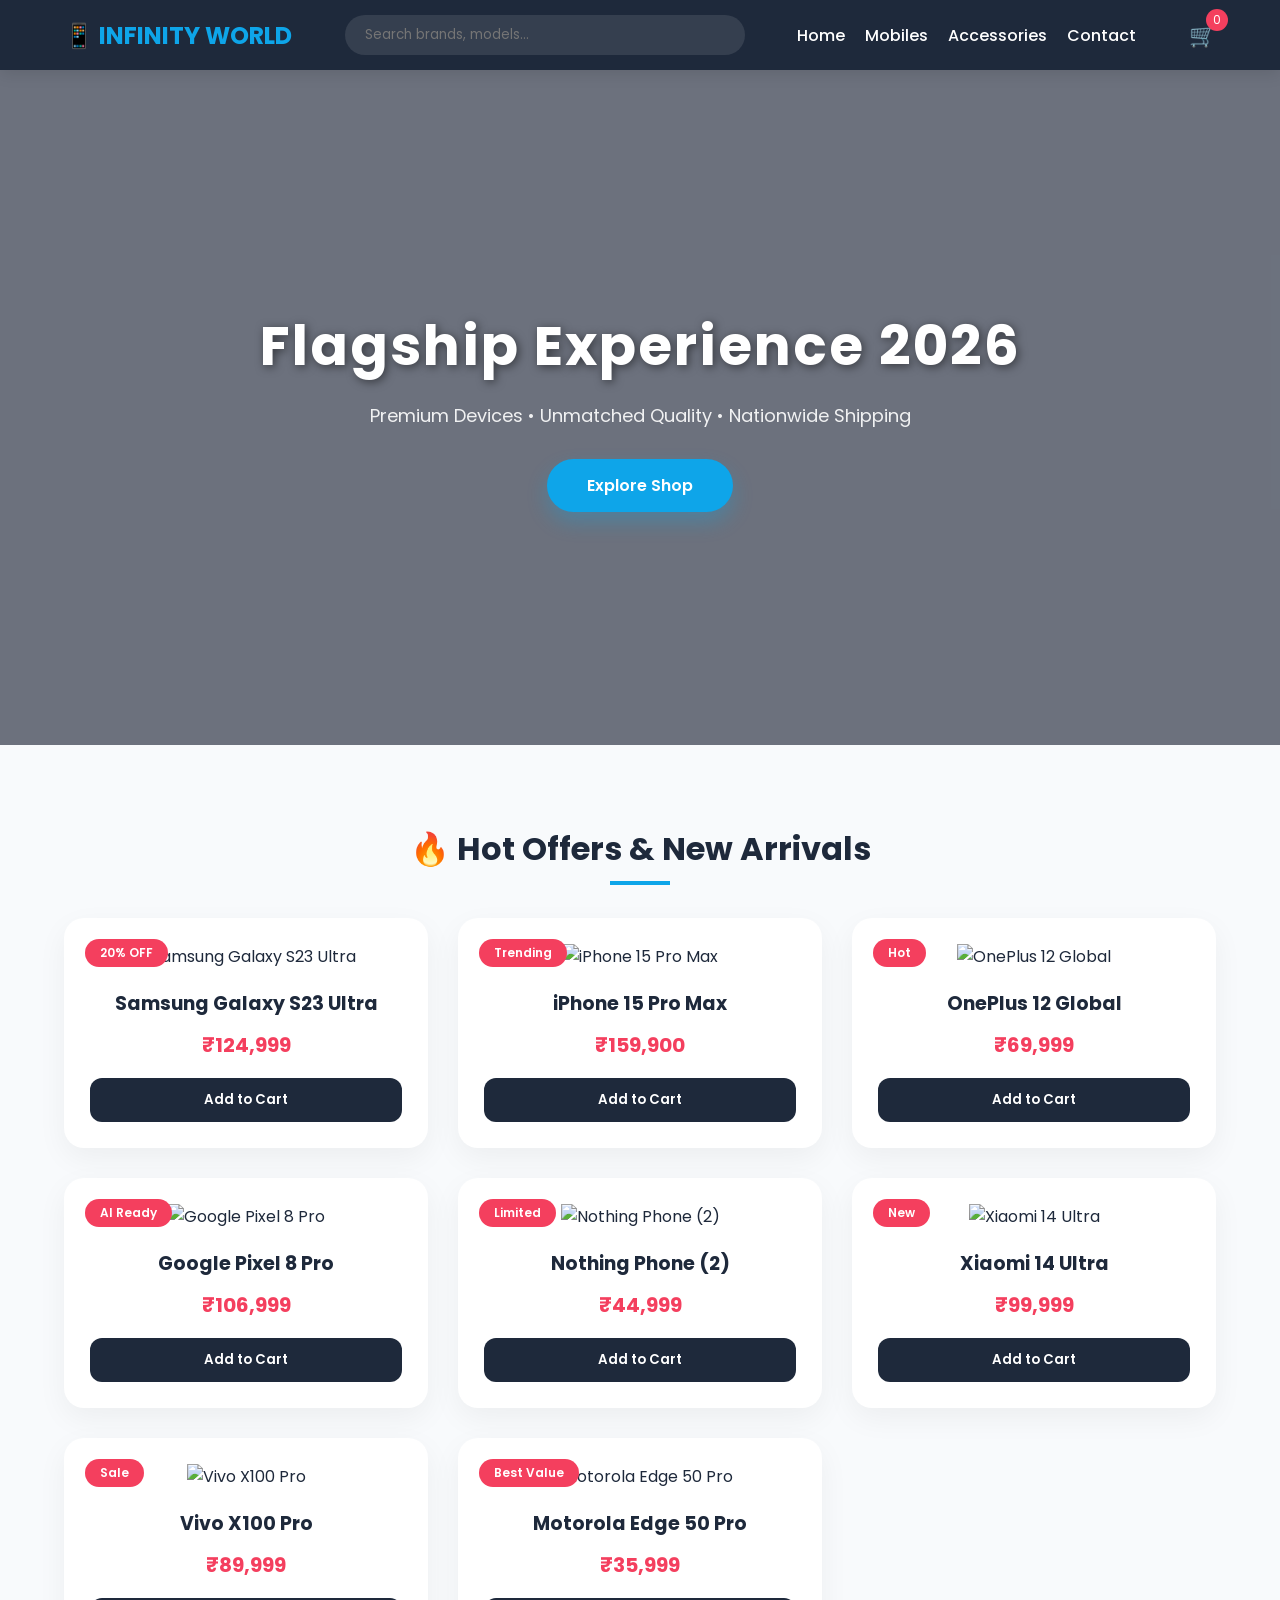
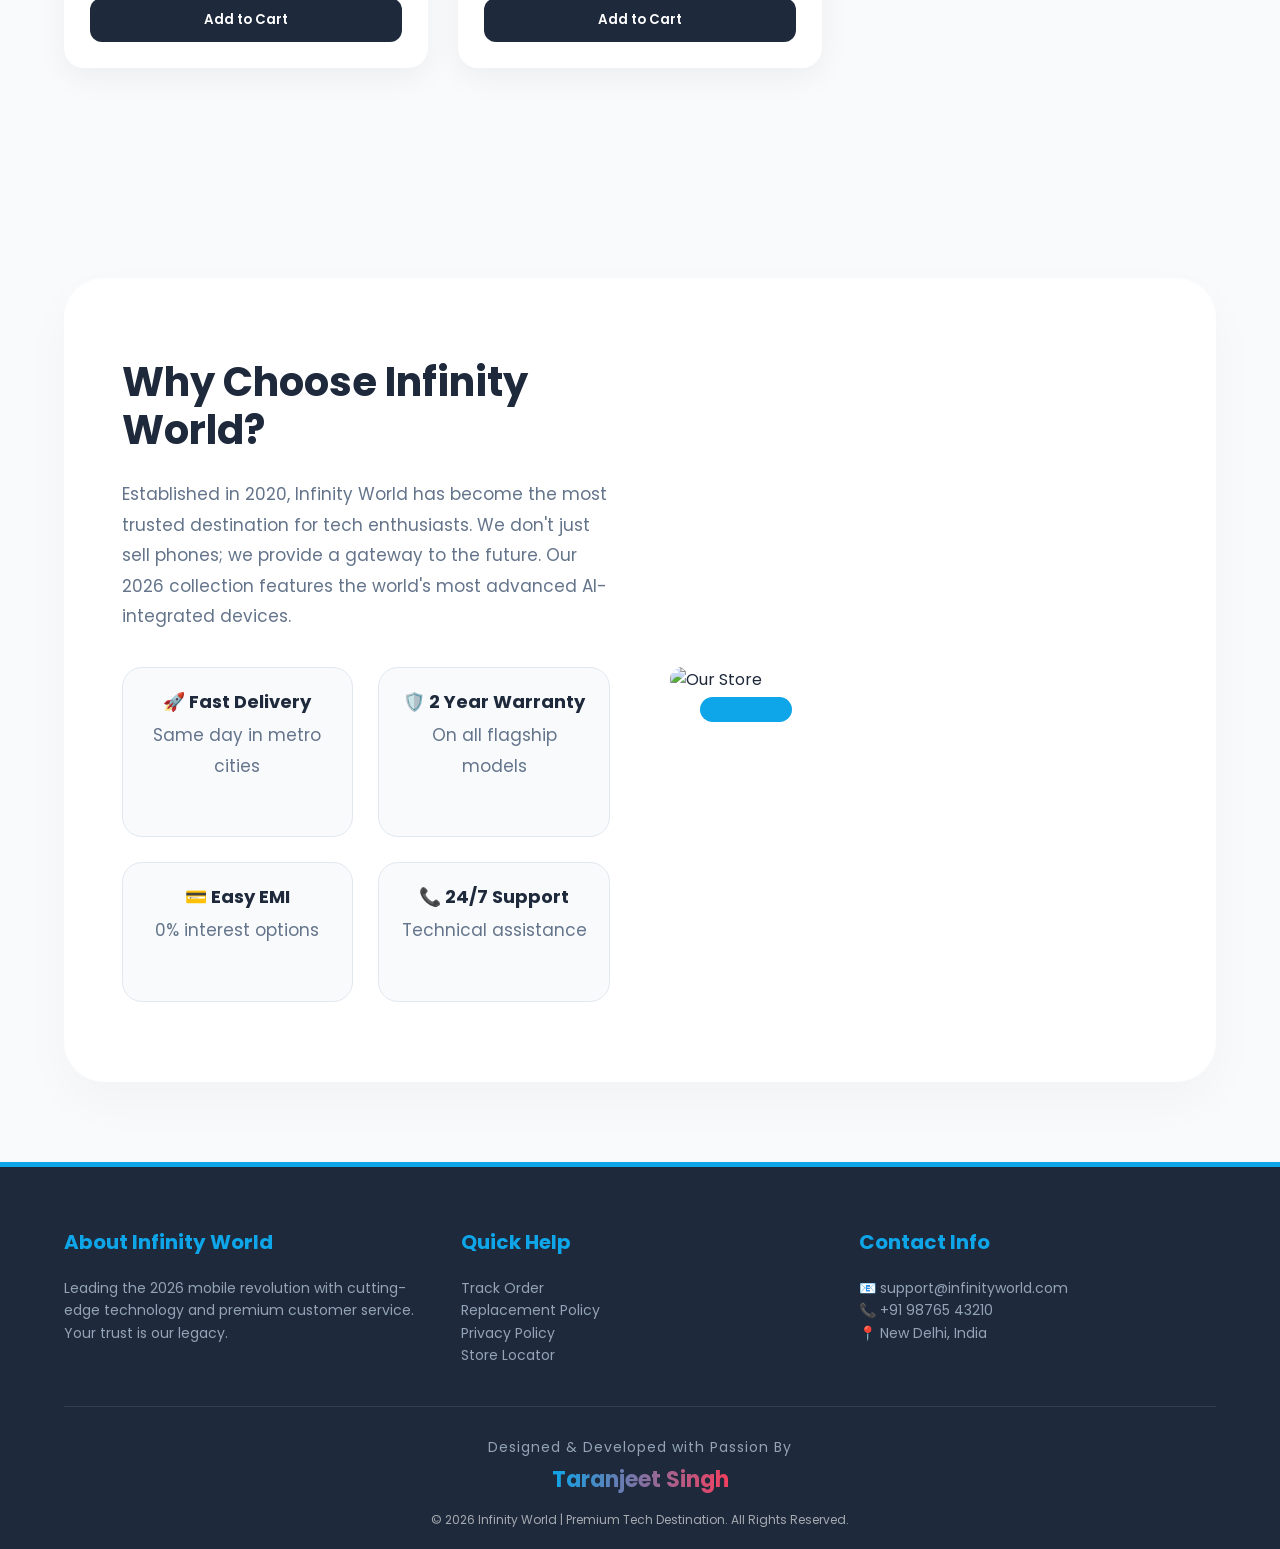
==== index.html @ 30a8aa0e "Add files via upload" ====
<!DOCTYPE html>
<html lang="en">
<head>
    <meta charset="UTF-8">
    <meta name="viewport" content="width=device-width, initial-scale=1.0">
    <title>Infinity World | Premium Mobile Store</title>
    <link href="https://fonts.googleapis.com/css2?family=Poppins:wght@300;400;600;700&display=swap" rel="stylesheet">
    <style>
        /* ================= PROFESSIONAL CSS ================= */
        :root {
            --primary: #0ea5e9;
            --secondary: #1e293b;
            --accent: #f43f5e;
            --light: #f8fafc;
            --glass: rgba(255, 255, 255, 0.8);
            --success: #10b981;
        }

        * {
            margin: 0; padding: 0;
            box-sizing: border-box;
            font-family: 'Poppins', sans-serif;
        }

        body {
            background-color: var(--light);
            color: var(--secondary);
            overflow-x: hidden;
        }

        /* Navbar Styling */
        .navbar {
            display: flex;
            align-items: center;
            justify-content: space-between;
            padding: 15px 5%;
            background: var(--secondary);
            position: sticky;
            top: 0; z-index: 1000;
            box-shadow: 0 4px 15px rgba(0,0,0,0.1);
        }

        .logo { color: var(--primary); font-size: 24px; font-weight: 700; }

        .search-container {
            flex: 0 1 400px;
            position: relative;
        }

        .search-container input {
            width: 100%;
            padding: 10px 20px;
            border-radius: 25px;
            border: none;
            outline: none;
            background: rgba(255,255,255,0.1);
            color: white;
            transition: 0.3s;
        }

        .search-container input:focus { background: white; color: black; }

        .menu { display: flex; list-style: none; gap: 20px; }
        .menu li a { text-decoration: none; color: white; font-weight: 500; transition: 0.3s; }
        .menu li a:hover { color: var(--primary); }

        .cart-icon {
            font-size: 22px; color: white; cursor: pointer; position: relative;
        }

        .cart-badge {
            position: absolute; top: -10px; right: -12px;
            background: var(--accent); color: white;
            font-size: 12px; padding: 2px 7px; border-radius: 50%;
        }

        /* ================= VIDEO HERO SECTION STYLES ================= */
        .hero {
            position: relative;
            height: 75vh;
            width: 100%;
            display: flex;
            align-items: center;
            justify-content: center;
            overflow: hidden;
            color: white;
            text-align: center;
        }

        .hero-video {
            position: absolute;
            top: 50%;
            left: 50%;
            min-width: 100%;
            min-height: 100%;
            width: auto;
            height: auto;
            z-index: -1;
            transform: translate(-50%, -50%);
            object-fit: cover;
        }

        .hero-overlay {
            position: absolute;
            top: 0;
            left: 0;
            width: 100%;
            height: 100%;
            background: rgba(15, 23, 42, 0.6); /* Dark tint to make text readable */
            z-index: 0;
        }

        .hero-text {
            position: relative;
            z-index: 1;
        }
        /* ============================================================= */

        .hero-text h1 { font-size: 55px; margin-bottom: 15px; letter-spacing: 2px; font-weight: 700; text-shadow: 2px 2px 10px rgba(0,0,0,0.5); }
        .hero-text p { font-size: 18px; margin-bottom: 30px; opacity: 0.9; }
        .hero-text button {
            padding: 14px 40px; border-radius: 35px; border: none;
            background: var(--primary); color: white; font-weight: 600;
            cursor: pointer; transition: 0.4s; font-size: 16px;
            box-shadow: 0 10px 20px rgba(14, 165, 233, 0.3);
        }
        .hero-text button:hover { transform: translateY(-5px); background: #0284c7; box-shadow: 0 15px 25px rgba(14, 165, 233, 0.4); }

        /* Sections Styling */
        .container { padding: 80px 5%; }
        .section-title { font-size: 32px; margin-bottom: 45px; text-align: center; position: relative; }
        .section-title::after {
            content: ''; width: 60px; height: 4px; background: var(--primary);
            position: absolute; bottom: -12px; left: 50%; transform: translateX(-50%);
        }

        /* Products Grid */
        .products-grid {
            display: grid;
            grid-template-columns: repeat(auto-fit, minmax(280px, 1fr));
            gap: 30px;
        }

        .product-card {
            background: white; border-radius: 20px; padding: 25px;
            text-align: center; position: relative;
            box-shadow: 0 10px 30px rgba(0,0,0,0.05);
            transition: 0.4s;
            border: 1px solid transparent;
        }

        .product-card:hover { 
            transform: translateY(-12px); 
            box-shadow: 0 20px 40px rgba(0,0,0,0.1); 
            border-color: var(--primary);
        }
        .product-card img { width: 100%; height: 220px; object-fit: contain; margin-bottom: 20px; }
        .product-card h3 { font-size: 19px; margin-bottom: 12px; }
        .product-card .price { font-size: 20px; font-weight: 700; color: var(--accent); margin-bottom: 18px; }
        
        .buy-btn {
            width: 100%; padding: 12px; border-radius: 12px; border: none;
            background: var(--secondary); color: white; cursor: pointer; transition: 0.3s;
            font-weight: 600;
        }
        .buy-btn:hover { background: var(--primary); }

        .badge {
            position: absolute; top: 20px; left: 20px;
            background: var(--accent); color: white;
            padding: 5px 15px; border-radius: 20px; font-size: 12px; font-weight: 600;
            z-index: 10;
        }

        /* ABOUT SHOP SECTION */
        .about-shop {
            background: white;
            margin-top: 50px;
            border-radius: 40px;
            padding: 80px 5%;
            box-shadow: 0 20px 50px rgba(0,0,0,0.03);
        }
        .about-grid {
            display: grid;
            grid-template-columns: repeat(auto-fit, minmax(320px, 1fr));
            gap: 60px;
            align-items: center;
        }
        .about-content h2 { font-size: 40px; margin-bottom: 25px; color: var(--secondary); line-height: 1.2; }
        .about-content p { font-size: 17px; line-height: 1.8; color: #64748b; margin-bottom: 35px; }
        .features {
            display: grid;
            grid-template-columns: 1fr 1fr;
            gap: 25px;
        }
        .feature-item {
            padding: 20px; background: var(--light); border-radius: 20px;
            text-align: center; transition: 0.3s; border: 1px solid #e2e8f0;
        }
        .feature-item:hover { background: var(--primary); color: white; border-color: var(--primary); }
        .feature-item b { display: block; font-size: 18px; margin-bottom: 5px; }

        .about-img img {
            width: 100%; 
            border-radius: 25px; 
            box-shadow: 30px 30px 0 var(--primary);
            transition: 0.5s;
        }
        .about-img img:hover { transform: translate(10px, 10px); box-shadow: 15px 15px 0 var(--primary); }

        /* ================= UPDATED HIGH-LEVEL FOOTER CSS ================= */
        .main-footer {
            background: var(--secondary);
            color: white;
            padding: 60px 5% 20px;
            text-align: center;
            border-top: 5px solid var(--primary);
        }
        .footer-content {
            display: grid;
            grid-template-columns: repeat(auto-fit, minmax(250px, 1fr));
            gap: 40px;
            text-align: left;
            margin-bottom: 40px;
        }
        .footer-section h3 {
            color: var(--primary);
            margin-bottom: 20px;
            font-size: 20px;
        }
        .footer-section p {
            font-size: 14px;
            color: #94a3b8;
            line-height: 1.6;
        }
        .footer-bottom {
            padding-top: 30px;
            border-top: 1px solid rgba(255,255,255,0.1);
        }
        .dev-credit {
            font-size: 14px;
            color: #94a3b8;
            margin-bottom: 5px;
            letter-spacing: 1px;
        }
        .dev-name {
            font-weight: 700;
            font-size: 22px;
            background: linear-gradient(90deg, #0ea5e9, #f43f5e);
            -webkit-background-clip: text;
            -webkit-text-fill-color: transparent;
            display: inline-block;
        }
        .copy-text {
            font-size: 12px;
            margin-top: 15px;
            opacity: 0.6;
        }

        /* Responsive */
        @media (max-width: 768px) {
            .navbar { flex-direction: column; gap: 15px; }
            .hero-text h1 { font-size: 36px; }
            .about-content h2 { font-size: 32px; }
            .features { grid-template-columns: 1fr; }
            .footer-content { text-align: center; }
        }
    </style>
</head>
<body>

    <nav class="navbar">
        <h2 class="logo">📱 INFINITY WORLD</h2>

        <div class="search-container">
            <input type="text" id="mainSearch" placeholder="Search brands, models..." onkeyup="handleSearch(this.value)">
        </div>

        <ul class="menu">
            <li><a href="#">Home</a></li>
            <li><a href="mobile.html">Mobiles</a></li>
            <li><a href="offers.html">Accessories</a></li>
            <li><a href="contact.html">Contact</a></li>
        </ul>

        <div class="cart-icon" onclick="window.location.href='cart.html'">🛒 <span class="cart-badge" id="cartCount">0</span></div>
    </nav>

    <section id="searchResultsSection" style="display:none;" class="container">
        <h2 class="section-title">🔍 Search Results</h2>
        <div class="products-grid" id="searchResultsGrid"></div>
        <button onclick="clearSearch()" style="display:block; margin: 30px auto; padding: 12px 30px; border-radius: 25px; cursor:pointer; background: var(--secondary); color: white; border: none;">Back to Home</button>
    </section>

    <div id="mainContent">
        <section class="hero">
            <video class="hero-video" autoplay loop muted playsinline>
                <source src="video.mp4" type="video/mp4">
                Your browser does not support the video tag.
            </video>
            <div class="hero-overlay"></div>
            <div class="hero-text">
                <h1>Flagship Experience 2026</h1>
                <p>Premium Devices • Unmatched Quality • Nationwide Shipping</p>
                <button onclick="document.getElementById('mobiles').scrollIntoView({behavior: 'smooth'})">Explore Shop</button>
            </div>
        </section>

        <section class="container" id="mobiles">
            <h2 class="section-title">🔥 Hot Offers & New Arrivals</h2>
            <div class="products-grid" id="newArrivalsGrid">
                </div>
        </section>

        <section class="container">
            <div class="about-shop">
                <div class="about-grid">
                    <div class="about-content">
                        <h2>Why Choose Infinity World?</h2>
                        <p>Established in 2020, Infinity World has become the most trusted destination for tech enthusiasts. We don't just sell phones; we provide a gateway to the future. Our 2026 collection features the world's most advanced AI-integrated devices.</p>
                        <div class="features">
                            <div class="feature-item">
                                <b>🚀 Fast Delivery</b>
                                <p>Same day in metro cities</p>
                            </div>
                            <div class="feature-item">
                                <b>🛡️ 2 Year Warranty</b>
                                <p>On all flagship models</p>
                            </div>
                            <div class="feature-item">
                                <b>💳 Easy EMI</b>
                                <p>0% interest options</p>
                            </div>
                            <div class="feature-item">
                                <b>📞 24/7 Support</b>
                                <p>Technical assistance</p>
                            </div>
                        </div>
                    </div>
                    <div class="about-img">
                        <img src="https://www.europeanbusinessreview.com/wp-content/uploads/2015/11/FeatureImage21.jpg" alt="Our Store">
                    </div>
                </div>
            </div>
        </section>
    </div>

    <footer class="main-footer">
        <div class="footer-content">
            <div class="footer-section">
                <h3>About Infinity World</h3>
                <p>Leading the 2026 mobile revolution with cutting-edge technology and premium customer service. Your trust is our legacy.</p>
            </div>
            <div class="footer-section">
                <h3>Quick Help</h3>
                <p>Track Order<br>Replacement Policy<br>Privacy Policy<br>Store Locator</p>
            </div>
            <div class="footer-section">
                <h3>Contact Info</h3>
                <p>📧 support@infinityworld.com<br>📞 +91 98765 43210<br>📍 New Delhi, India</p>
            </div>
        </div>
        <div class="footer-bottom">
            <p class="dev-credit">Designed & Developed with Passion By</p>
            <div class="dev-name">Taranjeet Singh</div>
            <p class="copy-text">&copy; 2026 Infinity World | Premium Tech Destination. All Rights Reserved.</p>
        </div>
    </footer>

    <script>
        // ================= DATABASE =================
        const products = [
            { id: 1, name: "Samsung Galaxy S23 Ultra", price: 124999, img: "https://m.media-amazon.com/images/I/81ZSn2rk9WL._SX679_.jpg", type: "mobile", badge: "20% OFF" },
            { id: 2, name: "iPhone 15 Pro Max", price: 159900, img: "https://m.media-amazon.com/images/I/81dT7CUY6GL._SX679_.jpg", type: "mobile", badge: "Trending" },
            { id: 3, name: "OnePlus 12 Global", price: 69999, img: "https://m.media-amazon.com/images/I/71yTvU9VgdL._SX679_.jpg", type: "mobile", badge: "Hot" },
            { id: 4, name: "Google Pixel 8 Pro", price: 106999, img: "https://encrypted-tbn0.gstatic.com/images?q=tbn:ANd9GcSfXZDHBilJxf93LxZN8Axp96HxgmetDAFTLw&s", type: "mobile", badge: "AI Ready" },
            { id: 5, name: "Nothing Phone (2)", price: 44999, img: "https://m.media-amazon.com/images/I/71ZOtNdaZCL._SX679_.jpg", type: "mobile", badge: "Limited" },
            { id: 6, name: "Xiaomi 14 Ultra", price: 99999, img: "https://m.media-amazon.com/images/I/71jG+e7roXL._SX679_.jpg", type: "mobile", badge: "New" },
            { id: 7, name: "Vivo X100 Pro", price: 89999, img: "https://encrypted-tbn0.gstatic.com/images?q=tbn:ANd9GcQMlfUlB9p1dC53rumsdPCDoQ1A1CStvbsBmQ&s", type: "mobile", badge: "Sale" },
            { id: 8, name: "Motorola Edge 50 Pro", price: 35999, img:"https://sell.gameloot.in/wp-content/uploads/sites/4/2024/09/Motorola-Edge-50-Pro.jpg", type: "mobile", badge: "Best Value" }
        ];

        let cartCount = 0;

        function loadProducts() {
            const grid = document.getElementById('newArrivalsGrid');
            grid.innerHTML = ""; 
            products.forEach(p => {
                grid.innerHTML += createProductCard(p);
            });
            updateCartBadge();
        }

        function createProductCard(product) {
            return `
                <div class="product-card">
                    ${product.badge ? `<span class="badge">${product.badge}</span>` : ''}
                    <img src="${product.img}" alt="${product.name}">
                    <h3>${product.name}</h3>
                    <p class="price">₹${product.price.toLocaleString()}</p>
                    <button class="buy-btn" onclick="addToCart('${product.name}', ${product.price}, '${product.img}', this)">Add to Cart</button>
                </div>
            `;
        }

        function handleSearch(val) {
            const searchTerm = val.toLowerCase().trim();
            const resultsSection = document.getElementById('searchResultsSection');
            const mainContent = document.getElementById('mainContent');
            const resultsGrid = document.getElementById('searchResultsGrid');

            if (searchTerm.length > 0) {
                const filtered = products.filter(p => p.name.toLowerCase().includes(searchTerm));
                mainContent.style.display = "none";
                resultsSection.style.display = "block";
                resultsGrid.innerHTML = "";

                if (filtered.length > 0) {
                    filtered.forEach(p => resultsGrid.innerHTML += createProductCard(p));
                } else {
                    resultsGrid.innerHTML = "<h3 style='grid-column: 1/-1; text-align:center; padding: 50px;'>No products matched your search.</h3>";
                }
            } else {
                clearSearch();
            }
        }

        function clearSearch() {
            document.getElementById('mainSearch').value = "";
            document.getElementById('searchResultsSection').style.display = "none";
            document.getElementById('mainContent').style.display = "block";
        }

        function addToCart(name, price, img, btn) {
            let cart = JSON.parse(localStorage.getItem('cartItems')) || [];
            cart.push({ name, price, img });
            localStorage.setItem('cartItems', JSON.stringify(cart));
            updateCartBadge();
            
            const originalText = btn.innerText;
            btn.innerText = "Added ✔";
            btn.style.background = "#10b981";
            btn.disabled = true;

            setTimeout(() => {
                btn.innerText = originalText;
                btn.style.background = "#1e293b";
                btn.disabled = false;
            }, 1500);
        }

        function updateCartBadge() {
            let cart = JSON.parse(localStorage.getItem('cartItems')) || [];
            document.getElementById('cartCount').innerText = cart.length;
        }

        window.onload = loadProducts;
    </script>
</body>
</html>
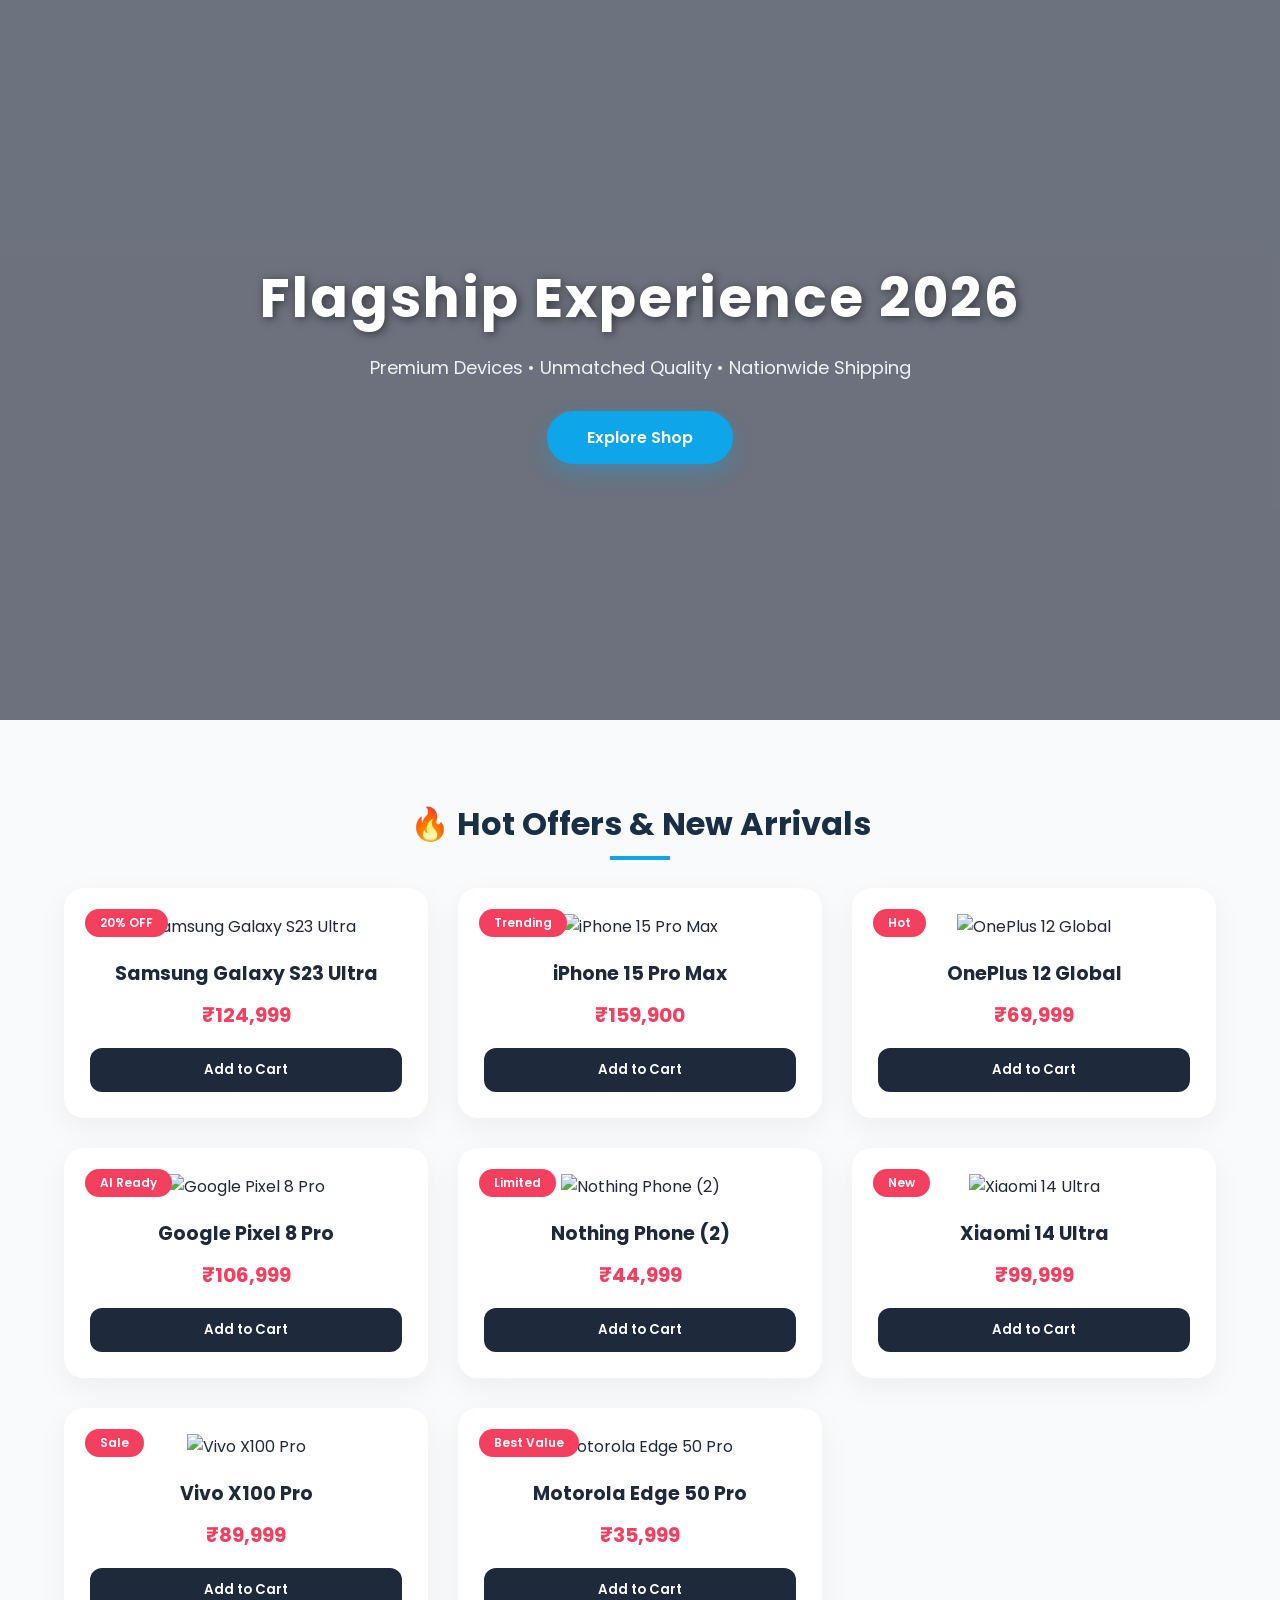
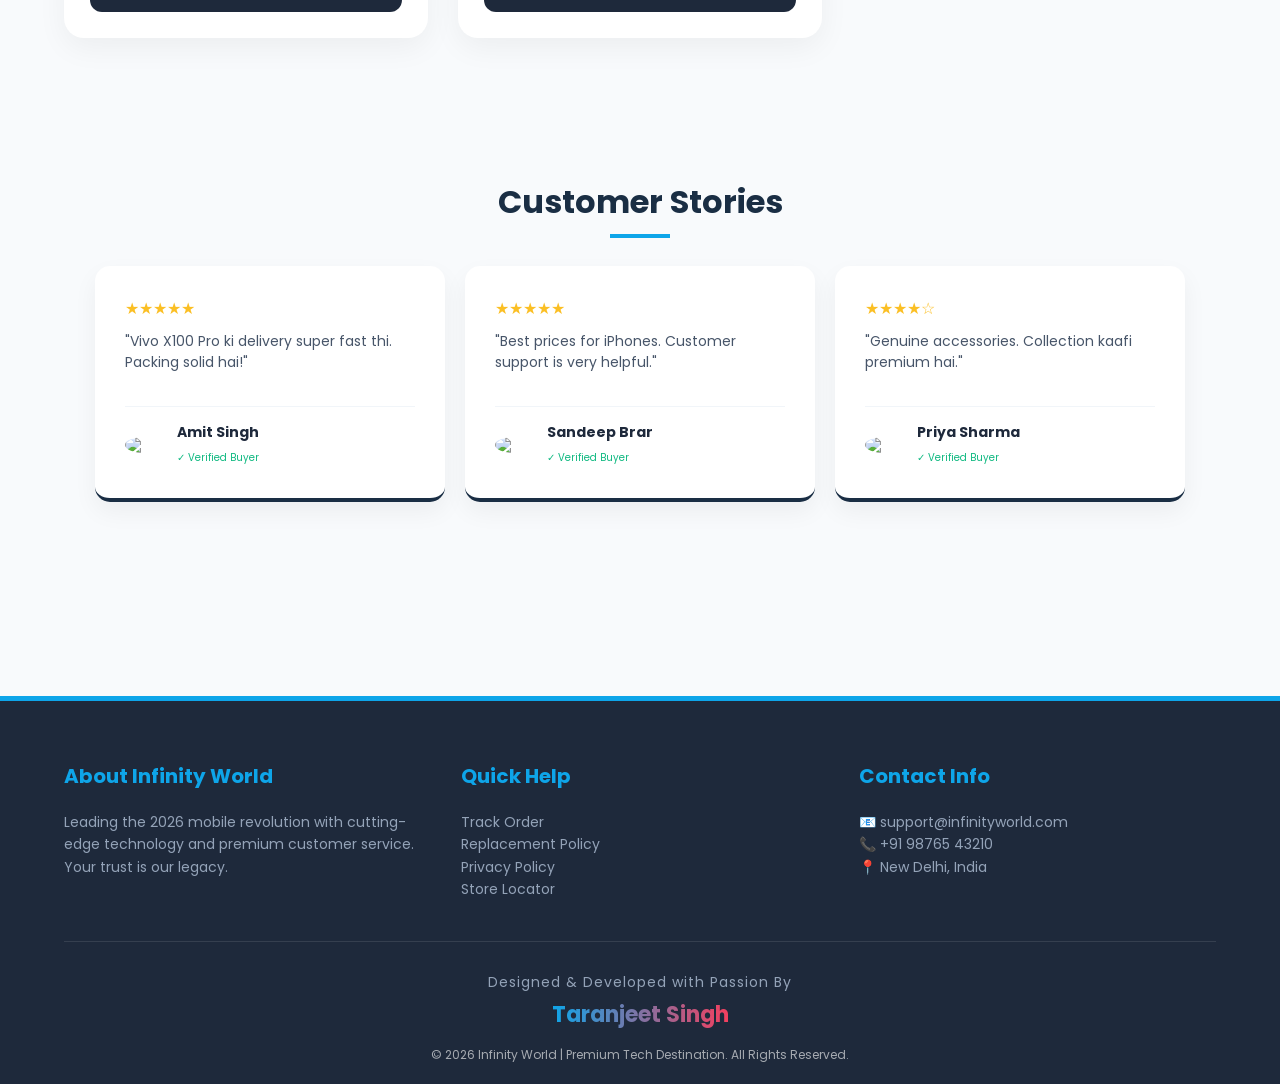
==== commit 5f510399: "Update index.html" ====
--- a/index.html
+++ b/index.html
@@ -75,9 +75,11 @@
         }
 
         /* ================= VIDEO HERO SECTION STYLES ================= */
+
+        
         .hero {
             position: relative;
-            height: 75vh;
+            height: 80vh;
             width: 100%;
             display: flex;
             align-items: center;
@@ -265,26 +267,218 @@
             .features { grid-template-columns: 1fr; }
             .footer-content { text-align: center; }
         }
+
+        /* ================= MOBILE NAVBAR FIX ================= */
+
+.hamburger {
+    display: none;
+    flex-direction: column;
+    cursor: pointer;
+    gap: 5px;
+}
+
+.hamburger span {
+    width: 25px;
+    height: 3px;
+    background: white;
+    border-radius: 3px;
+    transition: 0.3s;
+}
+
+/* Mobile View */
+@media (max-width: 768px) {
+
+    .navbar {
+        flex-direction: row;
+        padding: 12px 5%;
+    }
+
+    .search-container {
+        display: none; /* mobile me search hide */
+    }
+
+    .menu {
+        position: absolute;
+        top: 70px;
+        left: 0;
+        width: 100%;
+        background: var(--secondary);
+        flex-direction: column;
+        align-items: center;
+        gap: 25px;
+        padding: 25px 0;
+        display: none;
+    }
+
+    .menu.active {
+        display: flex;
+    }
+
+    .hamburger {
+        display: flex;
+    }
+}
+
+/* Initial Navbar State */
+.navbar {
+    position: fixed;
+    top: -100px; /* Shuruat mein upar chhupa rahega */
+    width: 100%;
+    z-index: 1000;
+    transition: all 0.5s cubic-bezier(0.68, -0.55, 0.27, 1.55); /* Smooth bounce/3D feel */
+    transform: rotateX(-90deg); /* 3D rotation start */
+    transform-origin: top;
+    opacity: 0;
+}
+
+/* Jab user scroll karega tab ye class active hogi */
+.navbar.nav-active {
+    top: 0;
+    transform: rotateX(0deg); /* 3D flip effect */
+    opacity: 1;
+    box-shadow: 0 10px 30px rgba(0,0,0,0.3);
+    background: rgba(14, 41, 59, 0.95); /* Glassmorphism touch */
+    backdrop-filter: blur(10px);
+}
+
+.reviews-section {
+    padding: 60px 20px;
+    background-color: #f9f9f9; /* Light background to separate from white sections */
+    text-align: center;
+}
+
+.section-title {
+    color: #1a2e44; /* Match your navbar color */
+    font-size: 2rem;
+    margin-bottom: 40px;
+    font-weight: 700;
+}
+
+.reviews-container {
+    display: flex;
+    justify-content: center;
+    gap: 25px;
+    flex-wrap: wrap;
+    max-width: 1200px;
+    margin: 0 auto;
+}
+
+.review-card {
+    background: #fff;
+    padding: 30px;
+    border-radius: 15px;
+    width: 350px;
+    box-shadow: 0 10px 25px rgba(0,0,0,0.05);
+    text-align: left;
+    transition: transform 0.3s ease;
+    border-bottom: 4px solid #1a2e44; /* Subtle accent line */
+}
+
+.review-card:hover {
+    transform: translateY(-10px);
+}
+
+.stars {
+    color: #ffcc00;
+    font-size: 1.2rem;
+    margin-bottom: 15px;
+}
+
+.review-text {
+    color: #555;
+    font-style: italic;
+    line-height: 1.6;
+    margin-bottom: 20px;
+    min-height: 80px;
+}
+
+.customer-info {
+    display: flex;
+    align-items: center;
+    gap: 15px;
+}
+
+.customer-info img {
+    width: 50px;
+    height: 50px;
+    border-radius: 50%;
+    object-fit: cover;
+}
+
+.customer-name {
+    margin: 0;
+    font-size: 1rem;
+    color: #333;
+}
+
+.verify-badge {
+    font-size: 0.8rem;
+    color: #27ae60;
+    font-weight: 600;
+}
+        .profile-icon-wrapper:hover {
+    background: #e0f2fe !important; /* Light blue on hover */
+    border-color: var(--primary) !important;
+}
+
+.profile-icon-wrapper:hover svg {
+    color: var(--primary) !important;
+}
+
+/* For smooth dropdown appearing */
+#userDropdown.show {
+    display: block !important;
+    animation: fadeInDown 0.3s ease;
+}
+
+@keyframes fadeInDown {
+    from { opacity: 0; transform: translateY(-10px); }
+    to { opacity: 1; transform: translateY(0); }
+}
     </style>
 </head>
 <body>
 
-    <nav class="navbar">
-        <h2 class="logo">📱 INFINITY WORLD</h2>
-
-        <div class="search-container">
-            <input type="text" id="mainSearch" placeholder="Search brands, models..." onkeyup="handleSearch(this.value)">
-        </div>
-
-        <ul class="menu">
-            <li><a href="#">Home</a></li>
-            <li><a href="mobile.html">Mobiles</a></li>
-            <li><a href="offers.html">Accessories</a></li>
-            <li><a href="contact.html">Contact</a></li>
-        </ul>
-
-        <div class="cart-icon" onclick="window.location.href='cart.html'">🛒 <span class="cart-badge" id="cartCount">0</span></div>
-    </nav>
+   <nav class="navbar">
+    <h2 class="logo">📱 INFINITY WORLD</h2>
+
+    <div class="search-container">
+        <input type="text" id="mainSearch" placeholder="Search brands, models..." onkeyup="handleSearch(this.value)">
+    </div>
+
+    <!-- Hamburger -->
+    <div class="hamburger" id="hamburger">
+        <span></span>
+        <span></span>
+        <span></span>
+    </div>
+
+    <ul class="menu" id="menu">
+        <li><a href="#">Home</a></li>
+        <li><a href="about.html">About</a></li>
+        <li><a href="mobile.html">Mobiles</a></li>
+        <li><a href="offers.html">Accessories</a></li>
+        <li><a href="contact.html">Contact</a></li>
+    </ul>
+
+    <div class="cart-icon" onclick="window.location.href='cart.html'">
+        🛒 <span class="cart-badge" id="cartCount">0</span>
+    </div>
+
+    <div class="user-profile-container" style="position: relative; cursor: pointer; display: flex; align-items: center;">
+    <div class="profile-icon-wrapper" onclick="toggleUserMenu()" style="display: flex; align-items: center; justify-content: center; width: 38px; height: 38px; border-radius: 50%; background: var(--bg-light); border: 1px solid var(--border); transition: 0.3s;">
+        <svg width="20" height="20" viewBox="0 0 24 24" fill="none" stroke="currentColor" stroke-width="2" stroke-linecap="round" stroke-linejoin="round" style="color: var(--secondary);">
+            <path d="M20 21v-2a4 4 0 0 0-4-4H8a4 4 0 0 0-4 4v2"></path>
+            <circle cx="12" cy="7" r="4"></circle>
+        </svg>
+    </div>
+
+    <div id="userDropdown" style="display: none; position: absolute; top: 48px; right: 0; width: 180px; background: white; border-radius: 12px; box-shadow: 0 10px 25px rgba(0,0,0,0.1); border: 1px solid var(--border); overflow: hidden; z-index: 1001;">
+        <a href="my acctount.html" style="display: block; padding: 12px 16px; text-decoration: none; color: var(--text-main); font-size: 13px; font-weight: 500; transition: 0.3s; border-bottom: 1px solid #f1f5f9;">👤 My Account</a>
+        <a href="#" style="display: block; padding: 12px 16px; text-decoration: none; color: #f43f5e; font-size: 13px; font-weight: 500; transition: 0.3s;">🚪 Logout</a>
+    </div>
+</div>
+</nav>
 
     <section id="searchResultsSection" style="display:none;" class="container">
         <h2 class="section-title">🔍 Search Results</h2>
@@ -312,7 +506,7 @@
                 </div>
         </section>
 
-        <section class="container">
+        <!-- <section class="container">
             <div class="about-shop">
                 <div class="about-grid">
                     <div class="about-content">
@@ -343,7 +537,17 @@
                 </div>
             </div>
         </section>
+    </div> -->
+<section class="reviews-section" style="padding: 60px 0; background: #f8fafc; text-align: center;">
+    <h2 class="section-title" style="margin-bottom: 40px; font-family: 'Poppins'; font-weight: 700;">Customer Stories</h2>
+    
+    <div class="reviews-wrapper" style="max-width: 1200px; margin: auto; position: relative; min-height: 350px;">
+        <div id="reviewDisplay" style="display: flex; justify-content: center; gap: 20px; transition: all 0.5s ease;">
+            </div>
     </div>
+
+    <div id="dotContainer" style="margin-top: 20px; display: flex; justify-content: center; gap: 10px;"></div>
+</section>
 
     <footer class="main-footer">
         <div class="footer-content">
@@ -368,6 +572,14 @@
     </footer>
 
     <script>
+
+        // ================= HAMBURGER MENU =================
+const hamburger = document.getElementById("hamburger");
+const menu = document.getElementById("menu");
+
+hamburger.addEventListener("click", () => {
+    menu.classList.toggle("active");
+});
         // ================= DATABASE =================
         const products = [
             { id: 1, name: "Samsung Galaxy S23 Ultra", price: 124999, img: "https://m.media-amazon.com/images/I/81ZSn2rk9WL._SX679_.jpg", type: "mobile", badge: "20% OFF" },
@@ -455,6 +667,101 @@
         }
 
         window.onload = loadProducts;
+
+        window.addEventListener("scroll", function() {
+    const nav = document.querySelector(".navbar");
+    // Agar user 100px se zyada scroll karega toh navbar dikhega
+    if (window.scrollY > 100) {
+        nav.classList.add("nav-active");
+    } else {
+        nav.classList.remove("nav-active");
+    }
+});
+
+const allReviews = [
+    { name: "Amit Singh", text: "Vivo X100 Pro ki delivery super fast thi. Packing solid hai!", stars: "★★★★★" },
+    { name: "Sandeep Brar", text: "Best prices for iPhones. Customer support is very helpful.", stars: "★★★★★" },
+    { name: "Priya Sharma", text: "Genuine accessories. Collection kaafi premium hai.", stars: "★★★★☆" },
+    { name: "Vikram Rathore", text: "S24 Ultra order kiya tha, 2 din mein mil gaya. Trusted!", stars: "★★★★★" },
+    { name: "Neha Kapoor", text: "Offline market se sasta aur 100% original products.", stars: "★★★★★" },
+    { name: "Rahul Verma", text: "Exchange offer bahut achha mila mere purane phone ka.", stars: "★★★★★" },
+    { name: "Karan Johar", text: "Infinity World is now my go-to store for all gadgets.", stars: "★★★★★" },
+    { name: "Anjali Mehra", text: "Display panels and battery quality are also very good.", stars: "★★★★★" },
+    { name: "Sunny Deol", text: "Got my Pixel 8 Pro at the lowest price online. Happy!", stars: "★★★★☆" },
+    { name: "Rohan Preet", text: "Smooth checkout and multiple payment options available.", stars: "★★★★★" },
+    { name: "Simran Gill", text: "Packing was so good, it took 5 mins to open!", stars: "★★★★★" },
+    { name: "Arjun Kumar", text: "Authentic warranty and bill provided with the device.", stars: "★★★★★" },
+    { name: "Ishita Dutta", text: "Highly professional staff. Cleared all my doubts.", stars: "★★★★★" }
+];
+
+let currentBatch = 0;
+const display = document.getElementById('reviewDisplay');
+const dots = document.getElementById('dotContainer');
+
+function renderReviews() {
+    display.innerHTML = "";
+    let step = window.innerWidth < 600 ? 1 : (window.innerWidth < 900 ? 2 : 3);
+    
+    // Calculate which reviews to show
+    let start = currentBatch * step;
+    let batch = allReviews.slice(start, start + step);
+
+    // If batch is empty (end of list), go back to start
+    if (batch.length === 0) {
+        currentBatch = 0;
+        renderReviews();
+        return;
+    }
+
+    batch.forEach(rev => {
+        display.innerHTML += `
+            <div class="review-card">
+                <div style="color:#fbbf24; margin-bottom:10px;">${rev.stars}</div>
+                <p style="font-size:14px; color:#475569; min-height:60px;">"${rev.text}"</p>
+                <div style="display:flex; align-items:center; gap:12px; margin-top:15px; border-top:1px solid #f1f5f9; padding-top:15px;">
+                    <img src="https://ui-avatars.com/api/?name=${rev.name}&background=random" style="width:40px; border-radius:50%;">
+                    <div style="text-align:left;">
+                        <h4 style="font-size:14px; margin:0;">${rev.name}</h4>
+                        <span style="font-size:10px; color:#10b981;">✓ Verified Buyer</span>
+                    </div>
+                </div>
+            </div>
+        `;
+    });
+
+    updateDots(step);
+}
+
+function updateDots(step) {
+    dots.innerHTML = "";
+    const totalBatches = Math.ceil(allReviews.length / step);
+    for (let i = 0; i < totalBatches; i++) {
+        dots.innerHTML += `<div class="dot ${i === currentBatch ? 'active' : ''}"></div>`;
+    }
+}
+
+setInterval(() => {
+    currentBatch++;
+    renderReviews();
+}, 5000);
+
+window.addEventListener('resize', renderReviews);
+renderReviews();
+
+function toggleUserMenu() {
+    const dropdown = document.getElementById('userDropdown');
+    dropdown.classList.toggle('show');
+}
+
+// Click bahar karne par menu band ho jaye
+window.onclick = function(event) {
+    if (!event.target.closest('.user-profile-container')) {
+        const dropdown = document.getElementById('userDropdown');
+        if (dropdown.classList.contains('show')) {
+            dropdown.classList.remove('show');
+        }
+    }
+}
     </script>
 </body>
-</html>+</html>
